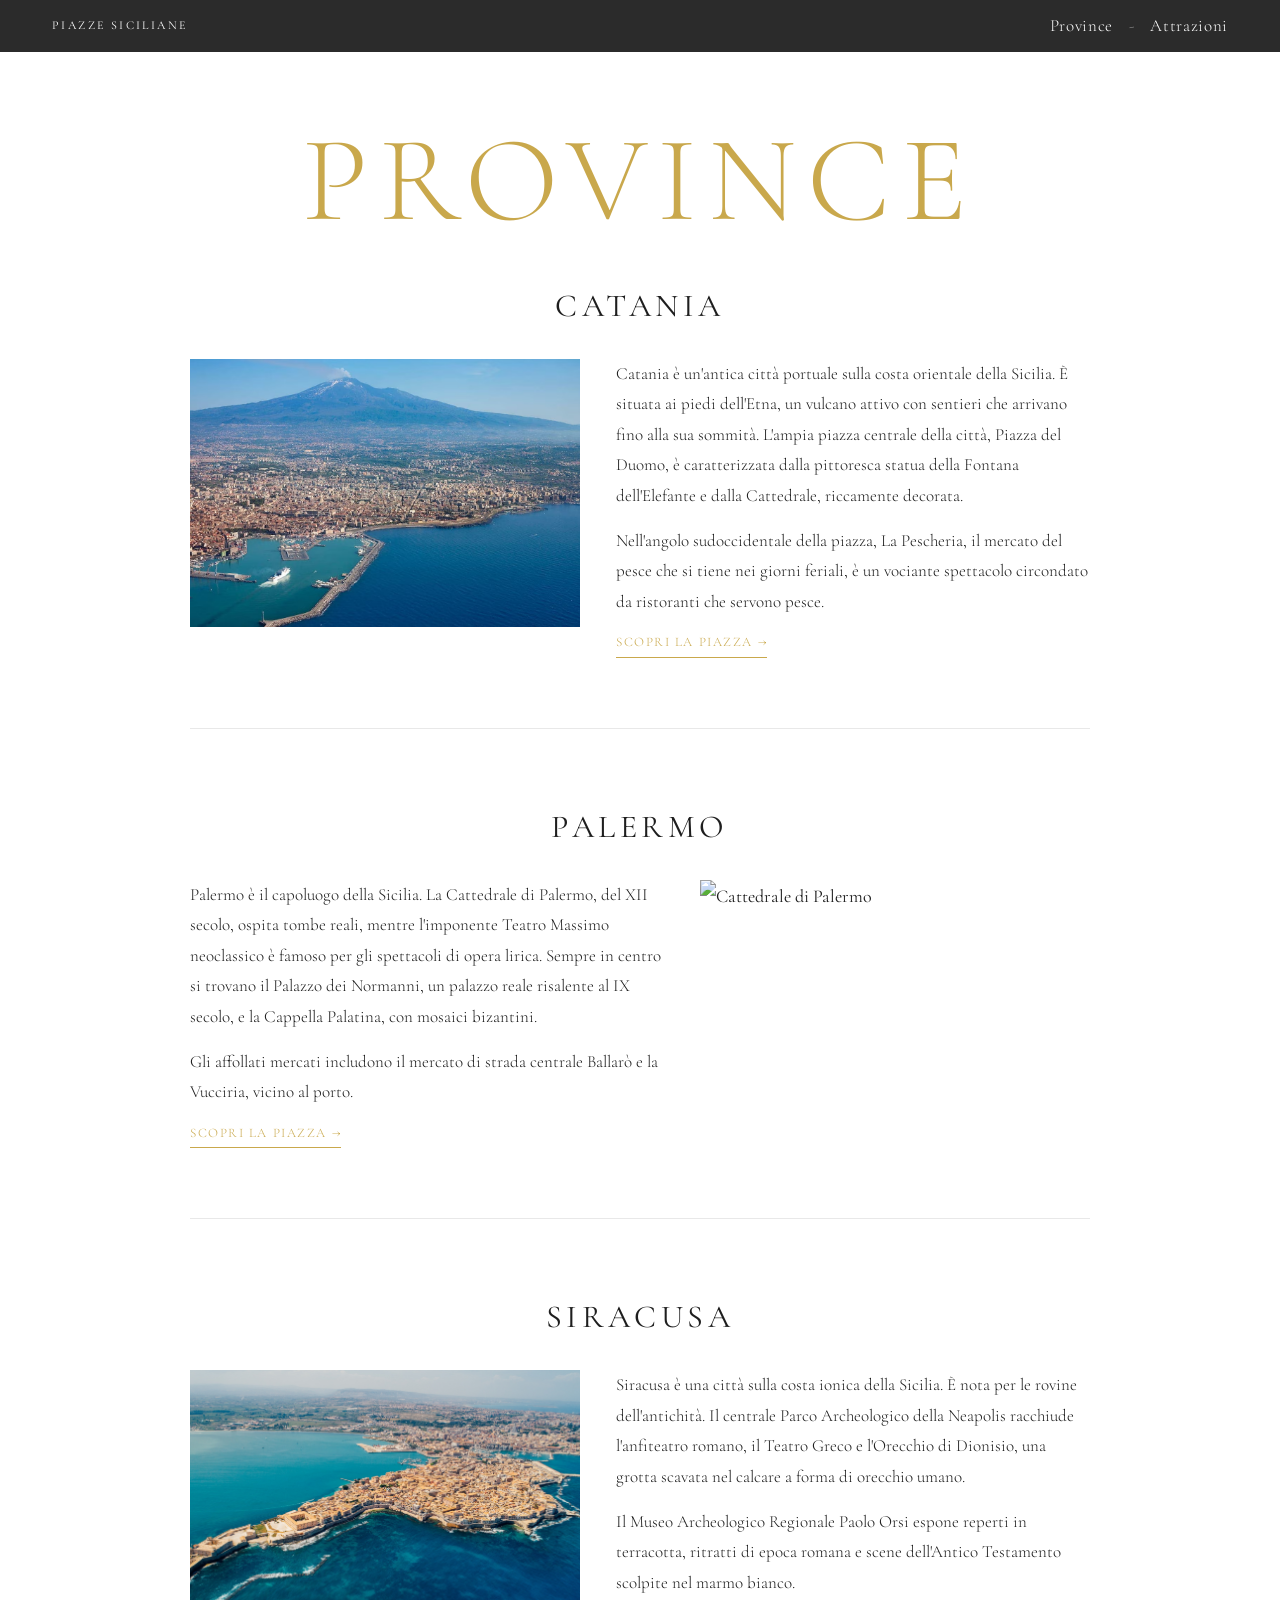
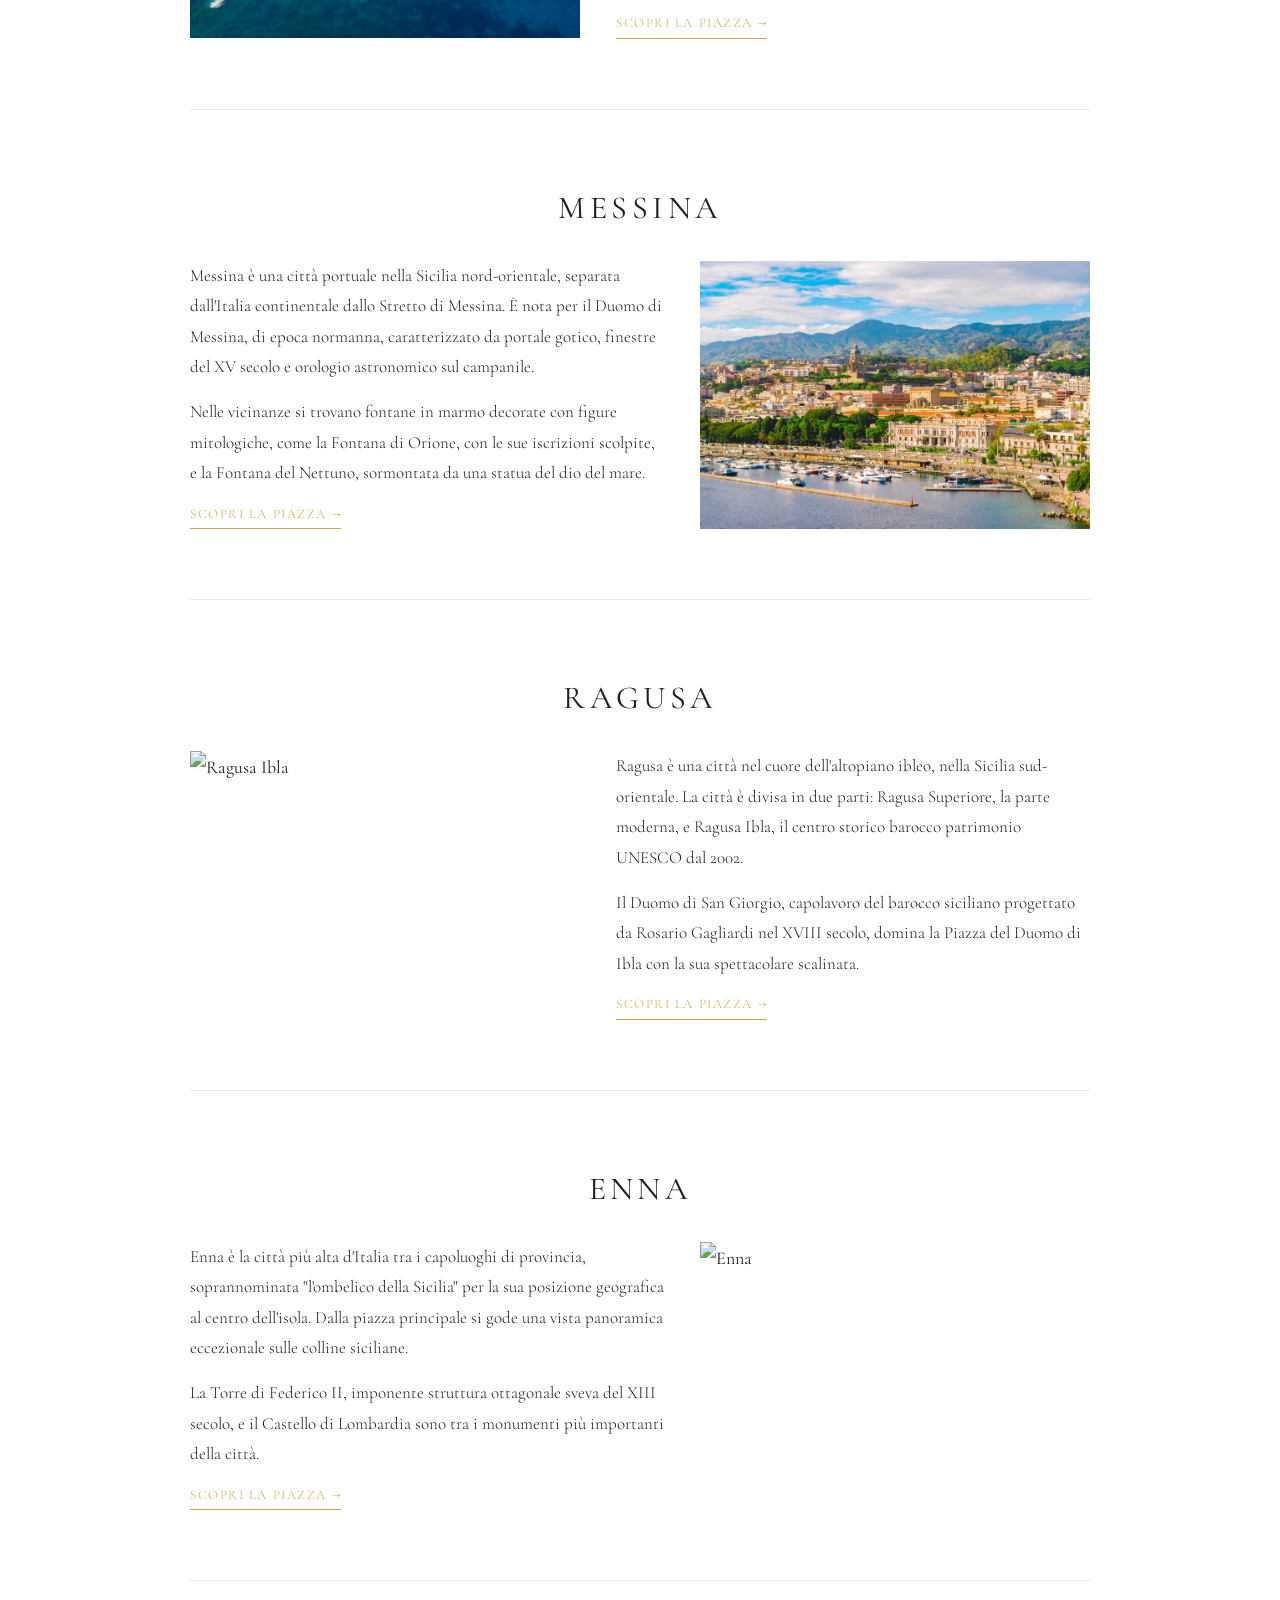
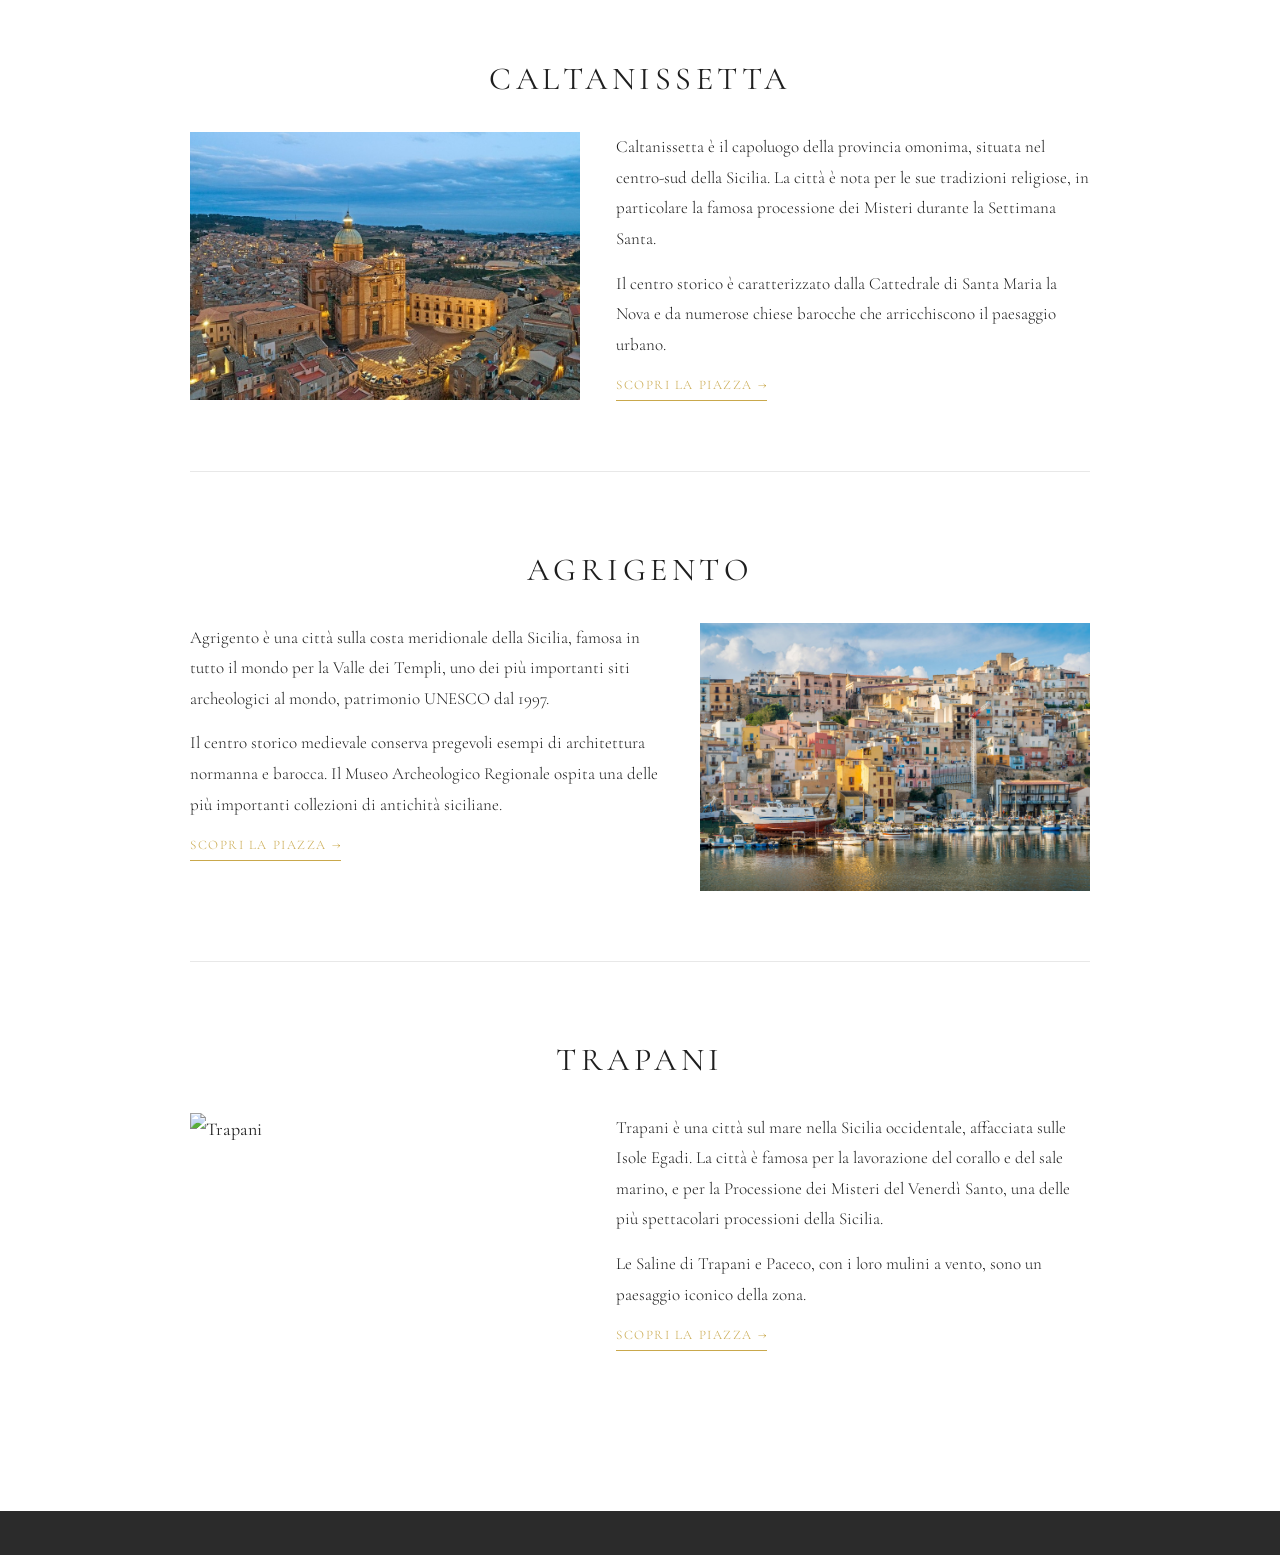
==== province.html @ 48d6153a "Html css" ====
<!DOCTYPE html>
<html lang="it">
<head>
  <meta charset="UTF-8">
  <meta name="viewport" content="width=device-width, initial-scale=1.0">
  <title>Province — Piazze Siciliane</title>
  <link rel="stylesheet" href="style.css">
</head>
<body>

  <!-- ── HEADER ─────────────────────────────────────────── -->
  <header class="site-header">
    <a href="index.html" class="brand">Piazze Siciliane</a>
    <nav>
      <a href="province.html">Province</a>
      <span class="sep">-</span>
      <a href="attrazioni.html">Attrazioni</a>
    </nav>
  </header>

  <!-- ── PAGE TITLE ─────────────────────────────────────── -->
  <div class="page-heading">
    <h1>Province</h1>
  </div>

  <!-- ── PROVINCE LIST ──────────────────────────────────── -->
  <section class="province-list">

    <!-- CATANIA -->
    <div class="province-block">
      <h2>Catania</h2>
      <div class="p-layout">
        <img src="img/cosa-vedere-a-catania-in-un-giorno-anteprima.avif" alt="Piazza del Duomo, Catania">
        <div class="p-text">
          <p>Catania è un'antica città portuale sulla costa orientale della Sicilia. È situata ai piedi dell'Etna, un vulcano attivo con sentieri che arrivano fino alla sua sommità. L'ampia piazza centrale della città, Piazza del Duomo, è caratterizzata dalla pittoresca statua della Fontana dell'Elefante e dalla Cattedrale, riccamente decorata.</p>
          <p>Nell'angolo sudoccidentale della piazza, La Pescheria, il mercato del pesce che si tiene nei giorni feriali, è un vociante spettacolo circondato da ristoranti che servono pesce.</p>
          <a href="catania.html" class="p-link">Scopri la piazza →</a>
        </div>
      </div>
    </div>
    <hr class="province-divider">

    <!-- PALERMO -->
    <div class="province-block">
      <h2>Palermo</h2>
      <div class="p-layout reverse">
        <img src="img/Palermo.jpg" alt="Cattedrale di Palermo">
        <div class="p-text">
          <p>Palermo è il capoluogo della Sicilia. La Cattedrale di Palermo, del XII secolo, ospita tombe reali, mentre l'imponente Teatro Massimo neoclassico è famoso per gli spettacoli di opera lirica. Sempre in centro si trovano il Palazzo dei Normanni, un palazzo reale risalente al IX secolo, e la Cappella Palatina, con mosaici bizantini.</p>
          <p>Gli affollati mercati includono il mercato di strada centrale Ballarò e la Vucciria, vicino al porto.</p>
          <a href="palermo.html" class="p-link">Scopri la piazza →</a>
        </div>
      </div>
    </div>
    <hr class="province-divider">

    <!-- SIRACUSA -->
    <div class="province-block">
      <h2>Siracusa</h2>
      <div class="p-layout">
        <img src="img/Siracusa.jpg" alt="Ortigia, Siracusa">
        <div class="p-text">
          <p>Siracusa è una città sulla costa ionica della Sicilia. È nota per le rovine dell'antichità. Il centrale Parco Archeologico della Neapolis racchiude l'anfiteatro romano, il Teatro Greco e l'Orecchio di Dionisio, una grotta scavata nel calcare a forma di orecchio umano.</p>
          <p>Il Museo Archeologico Regionale Paolo Orsi espone reperti in terracotta, ritratti di epoca romana e scene dell'Antico Testamento scolpite nel marmo bianco.</p>
          <a href="siracusa.html" class="p-link">Scopri la piazza →</a>
        </div>
      </div>
    </div>
    <hr class="province-divider">

    <!-- MESSINA -->
    <div class="province-block">
      <h2>Messina</h2>
      <div class="p-layout reverse">
        <img src="img/Messina.jpg" alt="Messina">
        <div class="p-text">
          <p>Messina è una città portuale nella Sicilia nord-orientale, separata dall'Italia continentale dallo Stretto di Messina. È nota per il Duomo di Messina, di epoca normanna, caratterizzato da portale gotico, finestre del XV secolo e orologio astronomico sul campanile.</p>
          <p>Nelle vicinanze si trovano fontane in marmo decorate con figure mitologiche, come la Fontana di Orione, con le sue iscrizioni scolpite, e la Fontana del Nettuno, sormontata da una statua del dio del mare.</p>
          <a href="messina.html" class="p-link">Scopri la piazza →</a>
        </div>
      </div>
    </div>
    <hr class="province-divider">

    <!-- RAGUSA -->
    <div class="province-block">
      <h2>Ragusa</h2>
      <div class="p-layout">
        <img src="img/Ragusa.jpg" alt="Ragusa Ibla">
        <div class="p-text">
          <p>Ragusa è una città nel cuore dell'altopiano ibleo, nella Sicilia sud-orientale. La città è divisa in due parti: Ragusa Superiore, la parte moderna, e Ragusa Ibla, il centro storico barocco patrimonio UNESCO dal 2002.</p>
          <p>Il Duomo di San Giorgio, capolavoro del barocco siciliano progettato da Rosario Gagliardi nel XVIII secolo, domina la Piazza del Duomo di Ibla con la sua spettacolare scalinata.</p>
          <a href="ragusa.html" class="p-link">Scopri la piazza →</a>
        </div>
      </div>
    </div>
    <hr class="province-divider">

    <!-- ENNA -->
    <div class="province-block">
      <h2>Enna</h2>
      <div class="p-layout reverse">
        <img src="img/Enna.jpg" alt="Enna">
        <div class="p-text">
          <p>Enna è la città più alta d'Italia tra i capoluoghi di provincia, soprannominata "l'ombelico della Sicilia" per la sua posizione geografica al centro dell'isola. Dalla piazza principale si gode una vista panoramica eccezionale sulle colline siciliane.</p>
          <p>La Torre di Federico II, imponente struttura ottagonale sveva del XIII secolo, e il Castello di Lombardia sono tra i monumenti più importanti della città.</p>
          <a href="enna.html" class="p-link">Scopri la piazza →</a>
        </div>
      </div>
    </div>
    <hr class="province-divider">

    <!-- CALTANISSETTA -->
    <div class="province-block">
      <h2>Caltanissetta</h2>
      <div class="p-layout">
        <img src="img/Caltanissetta.jpg" alt="Caltanissetta">
        <div class="p-text">
          <p>Caltanissetta è il capoluogo della provincia omonima, situata nel centro-sud della Sicilia. La città è nota per le sue tradizioni religiose, in particolare la famosa processione dei Misteri durante la Settimana Santa.</p>
          <p>Il centro storico è caratterizzato dalla Cattedrale di Santa Maria la Nova e da numerose chiese barocche che arricchiscono il paesaggio urbano.</p>
          <a href="caltanissetta.html" class="p-link">Scopri la piazza →</a>
        </div>
      </div>
    </div>
    <hr class="province-divider">

    <!-- AGRIGENTO -->
    <div class="province-block">
      <h2>Agrigento</h2>
      <div class="p-layout reverse">
        <img src="img/agrigento.jpg" alt="Agrigento">
        <div class="p-text">
          <p>Agrigento è una città sulla costa meridionale della Sicilia, famosa in tutto il mondo per la Valle dei Templi, uno dei più importanti siti archeologici al mondo, patrimonio UNESCO dal 1997.</p>
          <p>Il centro storico medievale conserva pregevoli esempi di architettura normanna e barocca. Il Museo Archeologico Regionale ospita una delle più importanti collezioni di antichità siciliane.</p>
          <a href="agrigento.html" class="p-link">Scopri la piazza →</a>
        </div>
      </div>
    </div>
    <hr class="province-divider">

    <!-- TRAPANI -->
    <div class="province-block">
      <h2>Trapani</h2>
      <div class="p-layout">
        <img src="img/Trapani.jpg" alt="Trapani">
        <div class="p-text">
          <p>Trapani è una città sul mare nella Sicilia occidentale, affacciata sulle Isole Egadi. La città è famosa per la lavorazione del corallo e del sale marino, e per la Processione dei Misteri del Venerdì Santo, una delle più spettacolari processioni della Sicilia.</p>
          <p>Le Saline di Trapani e Paceco, con i loro mulini a vento, sono un paesaggio iconico della zona.</p>
          <a href="trapani.html" class="p-link">Scopri la piazza →</a>
        </div>
      </div>
    </div>

  </section>

  <!-- ── FOOTER ─────────────────────────────────────────── -->
  <footer class="site-footer">
    <a href="/cdn-cgi/l/email-protection#b4d8dbc6d1dacedbd9c1c7c1d9d1d7ddf4d5d6d5d7d5c0d5daddd59addc0"><span class="_
---- style.css ----
/* ============================================================
   PIAZZE SICILIANE — style.css  (zero JavaScript)
   Font: Cormorant Garamond via Google Fonts
   Palette: --gold #C9A84C | --dark #2B2B2B | --white #FFFFFF
   ============================================================ */

@import url('https://fonts.googleapis.com/css2?family=Cormorant+Garamond:ital,wght@0,300;0,400;0,500;0,600;1,300;1,400;1,600&display=swap');

/* ── Reset ──────────────────────────────────────────────── */
*, *::before, *::after { box-sizing: border-box; margin: 0; padding: 0; }
html { scroll-behavior: smooth; }

:root {
  --gold:  #C9A84C;
  --dark:  #2B2B2B;
  --white: #FFFFFF;
  --text:  #1E1E1E;
  --light-border: #E8E8E8;
}

body {
  font-family: 'Cormorant Garamond', serif;
  background: var(--white);
  color: var(--text);
  font-size: 18px;
  line-height: 1.78;
}

/* ── HEADER ─────────────────────────────────────────────── */
.site-header {
  background-color: var(--dark);
  display: flex;
  align-items: center;
  justify-content: space-between;
  padding: 0 52px;
  height: 52px;
  position: sticky;
  top: 0;
  z-index: 999;
}
.site-header .brand {
  font-size: 12px; letter-spacing: 0.2em; text-transform: uppercase;
  color: #fff; text-decoration: none; font-weight: 400;
}
.site-header nav { display: flex; align-items: center; gap: 16px; }
.site-header nav a {
  color: #fff; text-decoration: none; font-size: 17px;
  font-weight: 300; letter-spacing: 0.04em; transition: color 0.2s;
}
.site-header nav a:hover { color: var(--gold); }
.site-header nav .sep { color: rgba(255,255,255,0.45); font-size: 17px; font-weight: 300; }

/* ── FOOTER ─────────────────────────────────────────────── */
.site-footer {
  background-color: var(--dark);
  display: flex; align-items: center; justify-content: flex-end;
  padding: 22px 52px;
}
.site-footer a {
  color: #fff; text-decoration: none; font-size: 17px;
  font-weight: 300; font-style: italic; letter-spacing: 0.02em;
}

/* ── PAGE HEADINGS ──────────────────────────────────────── */
.page-heading { text-align: center; padding: 68px 20px 16px; }
.page-heading h1 {
  font-size: clamp(60px, 9.5vw, 128px); font-weight: 300;
  color: var(--gold); letter-spacing: 0.09em; line-height: 1; text-transform: uppercase;
}
.sub-heading { text-align: center; padding: 64px 20px 16px; }
.sub-heading h1 {
  font-size: clamp(48px, 7vw, 96px); font-weight: 300;
  color: var(--gold); letter-spacing: 0.1em; line-height: 1; text-transform: uppercase;
}

/* ══════════════════════════════════════════════════════════
   CSS-ONLY CAROUSEL — come funziona
   ─────────────────────────────────────────────────────────
   Ogni carousel contiene:
     • <input type="radio"> nascosti (uno per immagine)
     • <div class="c-slides"> con le slide
     • <div class="btn-grp"> con le <label> come frecce

   Quando un radio è :checked, il selettore  ~  applica
   le posizioni corrette alle .c-slide corrispondenti
   e mostra i bottoni giusti (pN = prev, nN = next).

   AGGIUNGERE UN'IMMAGINE (es. 6a immagine a catania):
   1) Aggiungi <input type="radio" name="cat" id="cat-6">
   2) Aggiungi <div class="c-slide s6"><img ...></div>
   3) Aggiungi bottoni: <label class="c-btn c-btn-prev p6" for="cat-5">
                         <label class="c-btn c-btn-next n5" for="cat-6">
      (togli il vecchio n5 che puntava a niente)
   Le regole CSS per stato 6 small sono già scritte qui sotto.
   ══════════════════════════════════════════════════════════ */

/* Radio inputs: invisibili ma funzionali */
.carousel-wrap input[type="radio"] {
  position: absolute; opacity: 0; width: 0; height: 0; pointer-events: none;
}

/* Wrapper */
.carousel-wrap { position: relative; width: 100%; overflow: hidden; }

/* Slide container e slide */
.carousel-wrap .c-slides { position: relative; width: 100%; height: 100%; }
.carousel-wrap .c-slide {
  position: absolute;
  opacity: 0;
  pointer-events: none;
  overflow: hidden;
  transition: opacity 0.4s ease, width 0.4s ease, height 0.4s ease,
              left 0.4s ease, top 0.4s ease;
}
.carousel-wrap .c-slide img { width: 100%; height: 100%; object-fit: cover; display: block; }

/* Bottoni (label) */
.carousel-wrap .btn-grp {
  position: absolute; inset: 0; pointer-events: none; z-index: 10;
}
.carousel-wrap .btn-grp .c-btn {
  display: none;
  pointer-events: auto;
  position: absolute;
  top: 50%; transform: translateY(-50%);
  width: 50px; height: 50px; border-radius: 50%;
  background-color: var(--gold); border: none; cursor: pointer;
  align-items: center; justify-content: center;
  color: white; font-size: 20px; font-family: inherit;
  line-height: 1; user-select: none; transition: background-color 0.2s;
  text-decoration: none;
}
.carousel-wrap .btn-grp .c-btn:hover { background-color: #a8883a; }

/* ════════════════════════════════════════════════════════
   CAROUSEL HERO (homepage)  —  fino a 8 immagini
   Corrente: 730×480   centrata, top 0
   Laterali: 480×310   top 85px
   Prev button: centro slide sinistra → left: calc(50% - 630px)
   Next button: centro slide destra   → left: calc(50% + 580px)
   ════════════════════════════════════════════════════════ */

.carousel-hero { height: 500px; }

.carousel-hero .btn-grp .c-btn-prev { left: calc(50% - 630px); }
.carousel-hero .btn-grp .c-btn-next { left: calc(50% + 580px); }

/* Stato 1 */
#h1:checked ~ .c-slides .s1 { opacity:1; pointer-events:auto; z-index:3; width:730px; height:480px; left:calc(50% - 365px); top:0; }
#h1:checked ~ .c-slides .s8 { opacity:0.65; pointer-events:auto; z-index:2; width:480px; height:310px; left:calc(50% - 845px); top:85px; }
#h1:checked ~ .c-slides .s2 { opacity:0.65; pointer-events:auto; z-index:2; width:480px; height:310px; left:calc(50% + 365px); top:85px; }
#h1:checked ~ .btn-grp .p1 { display:flex; }
#h1:checked ~ .btn-grp .n1 { display:flex; }

/* Stato 2 */
#h2:checked ~ .c-slides .s2 { opacity:1; pointer-events:auto; z-index:3; width:730px; height:480px; left:calc(50% - 365px); top:0; }
#h2:checked ~ .c-slides .s1 { opacity:0.65; pointer-events:auto; z-index:2; width:480px; height:310px; left:calc(50% - 845px); top:85px; }
#h2:checked ~ .c-slides .s3 { opacity:0.65; pointer-events:auto; z-index:2; width:480px; height:310px; left:calc(50% + 365px); top:85px; }
#h2:checked ~ .btn-grp .p2 { display:flex; }
#h2:checked ~ .btn-grp .n2 { display:flex; }

/* Stato 3 */
#h3:checked ~ .c-slides .s3 { opacity:1; pointer-events:auto; z-index:3; width:730px; height:480px; left:calc(50% - 365px); top:0; }
#h3:checked ~ .c-slides .s2 { opacity:0.65; pointer-events:auto; z-index:2; width:480px; height:310px; left:calc(50% - 845px); top:85px; }
#h3:checked ~ .c-slides .s4 { opacity:0.65; pointer-events:auto; z-index:2; width:480px; height:310px; left:calc(50% + 365px); top:85px; }
#h3:checked ~ .btn-grp .p3 { display:flex; }
#h3:checked ~ .btn-grp .n3 { display:flex; }

/* Stato 4 */
#h4:checked ~ .c-slides .s4 { opacity:1; pointer-events:auto; z-index:3; width:730px; height:480px; left:calc(50% - 365px); top:0; }
#h4:checked ~ .c-slides .s3 { opacity:0.65; pointer-events:auto; z-index:2; width:480px; height:310px; left:calc(50% - 845px); top:85px; }
#h4:checked ~ .c-slides .s5 { opacity:0.65; pointer-events:auto; z-index:2; width:480px; height:310px; left:calc(50% + 365px); top:85px; }
#h4:checked ~ .btn-grp .p4 { display:flex; }
#h4:checked ~ .btn-grp .n4 { display:flex; }

/* Stato 5 */
#h5:checked ~ .c-slides .s5 { opacity:1; pointer-events:auto; z-index:3; width:730px; height:480px; left:calc(50% - 365px); top:0; }
#h5:checked ~ .c-slides .s4 { opacity:0.65; pointer-events:auto; z-index:2; width:480px; height:310px; left:calc(50% - 845px); top:85px; }
#h5:checked ~ .c-slides .s6 { opacity:0.65; pointer-events:auto; z-index:2; width:480px; height:310px; left:calc(50% + 365px); top:85px; }
#h5:checked ~ .btn-grp .p5 { display:flex; }
#h5:checked ~ .btn-grp .n5 { display:flex; }

/* Stato 6 */
#h6:checked ~ .c-slides .s6 { opacity:1; pointer-events:auto; z-index:3; width:730px; height:480px; left:calc(50% - 365px); top:0; }
#h6:checked ~ .c-slides .s5 { opacity:0.65; pointer-events:auto; z-index:2; width:480px; height:310px; left:calc(50% - 845px); top:85px; }
#h6:checked ~ .c-slides .s7 { opacity:0.65; pointer-events:auto; z-index:2; width:480px; height:310px; left:calc(50% + 365px); top:85px; }
#h6:checked ~ .btn-grp .p6 { display:flex; }
#h6:checked ~ .btn-grp .n6 { display:flex; }

/* Stato 7 */
#h7:checked ~ .c-slides .s7 { opacity:1; pointer-events:auto; z-index:3; width:730px; height:480px; left:calc(50% - 365px); top:0; }
#h7:checked ~ .c-slides .s6 { opacity:0.65; pointer-events:auto; z-index:2; width:480px; height:310px; left:calc(50% - 845px); top:85px; }
#h7:checked ~ .c-slides .s8 { opacity:0.65; pointer-events:auto; z-index:2; width:480px; height:310px; left:calc(50% + 365px); top:85px; }
#h7:checked ~ .btn-grp .p7 { display:flex; }
#h7:checked ~ .btn-grp .n7 { display:flex; }

/* Stato 8 */
#h8:checked ~ .c-slides .s8 { opacity:1; pointer-events:auto; z-index:3; width:730px; height:480px; left:calc(50% - 365px); top:0; }
#h8:checked ~ .c-slides .s7 { opacity:0.65; pointer-events:auto; z-index:2; width:480px; height:310px; left:calc(50% - 845px); top:85px; }
#h8:checked ~ .c-slides .s1 { opacity:0.65; pointer-events:auto; z-index:2; width:480px; height:310px; left:calc(50% + 365px); top:85px; }
#h8:checked ~ .btn-grp .p8 { display:flex; }
#h8:checked ~ .btn-grp .n8 { display:flex; }

/* ════════════════════════════════════════════════════════
   CAROUSEL SMALL (pagine provincia)  —  fino a 6 immagini
   CSS GENERICO: funziona su qualsiasi .carousel-small
   usando input:nth-of-type(N) e .c-slide:nth-child(N)

   Corrente: 450×290   centrata, top 0
   Laterali: 310×210   top 60px
   Prev button → left: calc(50% - 405px)
   Next button → left: calc(50% + 355px)
   ════════════════════════════════════════════════════════ */

.carousel-small { height: 340px; }

.carousel-small .btn-grp .c-btn-prev { left: calc(50% - 405px); }
.carousel-small .btn-grp .c-btn-next { left: calc(50% + 355px); }

/* Stato 1: corrente=1, nessun prev, next=2 */
.carousel-small > input:nth-of-type(1):checked ~ .c-slides .c-slide:nth-child(1)
  { opacity:1; pointer-events:auto; z-index:3; width:450px; height:290px; left:calc(50% - 225px); top:0; }
.carousel-small > input:nth-of-type(1):checked ~ .c-slides .c-slide:nth-child(2)
  { opacity:0.65; pointer-events:auto; z-index:2; width:310px; height:210px; left:calc(50% + 225px); top:60px; }
.carousel-small > input:nth-of-type(1):checked ~ .btn-grp .n1 { display:flex; }

/* Stato 2: corrente=2, prev=1, next=3 */
.carousel-small > input:nth-of-type(2):checked ~ .c-slides .c-slide:nth-child(2)
  { opacity:1; pointer-events:auto; z-index:3; width:450px; height:290px; left:calc(50% - 225px); top:0; }
.carousel-small > input:nth-of-type(2):checked ~ .c-slides .c-slide:nth-child(1)
  { opacity:0.65; pointer-events:auto; z-index:2; width:310px; height:210px; left:calc(50% - 535px); top:60px; }
.carousel-small > input:nth-of-type(2):checked ~ .c-slides .c-slide:nth-child(3)
  { opacity:0.65; pointer-events:auto; z-index:2; width:310px; height:210px; left:calc(50% + 225px); top:60px; }
.carousel-small > input:nth-of-type(2):checked ~ .btn-grp .p2 { display:flex; }
.carousel-small > input:nth-of-type(2):checked ~ .btn-grp .n2 { display:flex; }

/* Stato 3 */
.carousel-small > input:nth-of-type(3):checked ~ .c-slides .c-slide:nth-child(3)
  { opacity:1; pointer-events:auto; z-index:3; width:450px; height:290px; left:calc(50% - 225px); top:0; }
.carousel-small > input:nth-of-type(3):checked ~ .c-slides .c-slide:nth-child(2)
  { opacity:0.65; pointer-events:auto; z-index:2; width:310px; height:210px; left:calc(50% - 535px); top:60px; }
.carousel-small > input:nth-of-type(3):checked ~ .c-slides .c-slide:nth-child(4)
  { opacity:0.65; pointer-events:auto; z-index:2; width:310px; height:210px; left:calc(50% + 225px); top:60px; }
.carousel-small > input:nth-of-type(3):checked ~ .btn-grp .p3 { display:flex; }
.carousel-small > input:nth-of-type(3):checked ~ .btn-grp .n3 { display:flex; }

/* Stato 4 */
.carousel-small > input:nth-of-type(4):checked ~ .c-slides .c-slide:nth-child(4)
  { opacity:1; pointer-events:auto; z-index:3; width:450px; height:290px; left:calc(50% - 225px); top:0; }
.carousel-small > input:nth-of-type(4):checked ~ .c-slides .c-slide:nth-child(3)
  { opacity:0.65; pointer-events:auto; z-index:2; width:310px; height:210px; left:calc(50% - 535px); top:60px; }
.carousel-small > input:nth-of-type(4):checked ~ .c-slides .c-slide:nth-child(5)
  { opacity:0.65; pointer-events:auto; z-index:2; width:310px; height:210px; left:calc(50% + 225px); top:60px; }
.carousel-small > input:nth-of-type(4):checked ~ .btn-grp .p4 { display:flex; }
.carousel-small > input:nth-of-type(4):checked ~ .btn-grp .n4 { display:flex; }

/* Stato 5 */
.carousel-small > input:nth-of-type(5):checked ~ .c-slides .c-slide:nth-child(5)
  { opacity:1; pointer-events:auto; z-index:3; width:450px; height:290px; left:calc(50% - 225px); top:0; }
.carousel-small > input:nth-of-type(5):checked ~ .c-slides .c-slide:nth-child(4)
  { opacity:0.65; pointer-events:auto; z-index:2; width:310px; height:210px; left:calc(50% - 535px); top:60px; }
.carousel-small > input:nth-of-type(5):checked ~ .c-slides .c-slide:nth-child(6)
  { opacity:0.65; pointer-events:auto; z-index:2; width:310px; height:210px; left:calc(50% + 225px); top:60px; }
.carousel-small > input:nth-of-type(5):checked ~ .btn-grp .p5 { display:flex; }
.carousel-small > input:nth-of-type(5):checked ~ .btn-grp .n5 { display:flex; }

/* Stato 6 (ultimo supportato: nessun next) */
.carousel-small > input:nth-of-type(6):checked ~ .c-slides .c-slide:nth-child(6)
  { opacity:1; pointer-events:auto; z-index:3; width:450px; height:290px; left:calc(50% - 225px); top:0; }
.carousel-small > input:nth-of-type(6):checked ~ .c-slides .c-slide:nth-child(5)
  { opacity:0.65; pointer-events:auto; z-index:2; width:310px; height:210px; left:calc(50% - 535px); top:60px; }
.carousel-small > input:nth-of-type(6):checked ~ .btn-grp .p6 { display:flex; }

/* ════════════════════════════════════════════════════════
   PROVINCE LIST PAGE
   ════════════════════════════════════════════════════════ */
.province-list { max-width: 980px; margin: 0 auto; padding: 20px 40px 60px; }
.province-block { margin-bottom: 70px; }
.province-block h2 {
  text-align: center; font-size: 32px; font-weight: 400;
  letter-spacing: 0.14em; text-transform: uppercase; margin-bottom: 24px;
}
.province-block .p-layout { display: flex; gap: 36px; align-items: flex-start; }
.province-block .p-layout.reverse { flex-direction: row-reverse; }
.province-block .p-layout img { width: 390px; height: 268px; object-fit: cover; flex-shrink: 0; display: block; }
.province-block .p-text { font-size: 17px; font-weight: 300; line-height: 1.8; }
.province-block .p-text p + p { margin-top: 14px; }
.province-block .p-link {
  display: inline-block; margin-top: 14px; font-size: 13px;
  letter-spacing: 0.12em; text-transform: uppercase; color: var(--gold);
  text-decoration: none; border-bottom: 1px solid var(--gold);
  padding-bottom: 2px; transition: opacity 0.2s;
}
.province-block .p-link:hover { opacity: 0.7; }
.province-divider { border: none; border-top: 1px solid var(--light-border); margin: 0 0 70px 0; }

/* ════════════════════════════════════════════════════════
   PROVINCE DETAIL PAGE
   ════════════════════════════════════════════════════════ */
.detail-wrap { max-width: 840px; margin: 0 auto; padding: 32px 40px 0; }
.detail-main-img { display: block; width: 480px; height: 320px; object-fit: cover; margin: 0 auto 34px; }
.detail-body { font-size: 17px; font-weight: 300; line-height: 1.82; margin-bottom: 22px; }
.detail-body p + p { margin-top: 16px; }
.detail-attractions-label { font-size: 17px; font-weight: 300; margin-bottom: 10px; }
.detail-list { list-style: disc; padding-left: 32px; margin-bottom: 24px; }
.detail-list li { font-size: 16px; font-weight: 300; line-height: 1.8; margin-bottom: 5px; }
.detail-position { font-size: 17px; font-weight: 300; line-height: 1.82; margin-bottom: 8px; }

/* ════════════════════════════════════════════════════════
   ATTRACTIONS LIST PAGE
   ════════════════════════════════════════════════════════ */
.attractions-list { max-width: 980px; margin: 0 auto; padding: 20px 40px 60px; }
.attraction-block { margin-bottom: 70px; }
.attraction-block h2 {
  text-align: center; font-size: 27px; font-weight: 400;
  letter-spacing: 0.14em; text-transform: uppercase; margin-bottom: 24px;
}
.attraction-block .a-layout { display: flex; gap: 34px; align-items: flex-start; }
.attraction-block .a-layout.reverse { flex-direction: row-reverse; }
.attraction-block .a-layout img { width: 380px; height: 260px; object-fit: cover; flex-shrink: 0; display: block; }
.attraction-block .a-text { font-size: 16px; font-weight: 300; line-height: 1.82; }
.attraction-block .a-text p + p { margin-top: 12px; }

/* ════════════════════════════════════════════════════════
   RESPONSIVE
   ════════════════════════════════════════════════════════ */
@media (max-width: 768px) {
  .site-header { padding: 0 24px; }
  .site-footer  { padding: 18px 24px; }
  .province-block .p-layout, .province-block .p-layout.reverse,
  .attraction-block .a-layout, .attraction-block .a-layout.reverse { flex-direction: column; }
  .province-block .p-layout img, .attraction-block .a-layout img { width: 100%; height: auto; max-height: 260px; }
  .province-list, .attractions-list, .detail-wrap { padding-left: 20px; padding-right: 20px; }
  .detail-main-img { width: 100%; height: 220px; }

  /* Hero mobile: solo slide corrente */
  .carousel-hero { height: 260px; }
  .carousel-hero .c-slide { width:88vw!important; height:240px!important; left:6vw!important; top:10px!important; opacity:0!important; }
  #h1:checked ~ .c-slides .s1,#h2:checked ~ .c-slides .s2,#h3:checked ~ .c-slides .s3,
  #h4:checked ~ .c-slides .s4,#h5:checked ~ .c-slides .s5,#h6:checked ~ .c-slides .s6,
  #h7:checked ~ .c-slides .s7,#h8:checked ~ .c-slides .s8 { opacity:1!important; z-index:3; }
  .carousel-hero .btn-grp .c-btn-prev { left:10px; }
  .carousel-hero .btn-grp .c-btn-next { left:auto; right:10px; }

  /* Small mobile: solo slide corrente */
  .carousel-small { height: 220px; }
  .carousel-small .c-slide { width:80vw!important; height:200px!important; left:10vw!important; top:10px!important; opacity:0!important; }
  .carousel-small > input:nth-of-type(1):checked ~ .c-slides .c-slide:nth-child(1),
  .carousel-small > input:nth-of-type(2):checked ~ .c-slides .c-slide:nth-child(2),
  .carousel-small > input:nth-of-type(3):checked ~ .c-slides .c-slide:nth-child(3),
  .carousel-small > input:nth-of-type(4):checked ~ .c-slides .c-slide:nth-child(4),
  .carousel-small > input:nth-of-type(5):checked ~ .c-slides .c-slide:nth-child(5),
  .carousel-small > input:nth-of-type(6):checked ~ .c-slides .c-slide:nth-child(6) { opacity:1!important; z-index:3; }
  .carousel-small .btn-grp .c-btn-prev { left:10px; }
  .carousel-small .btn-grp .c-btn-next { left:auto; right:10px; }
}
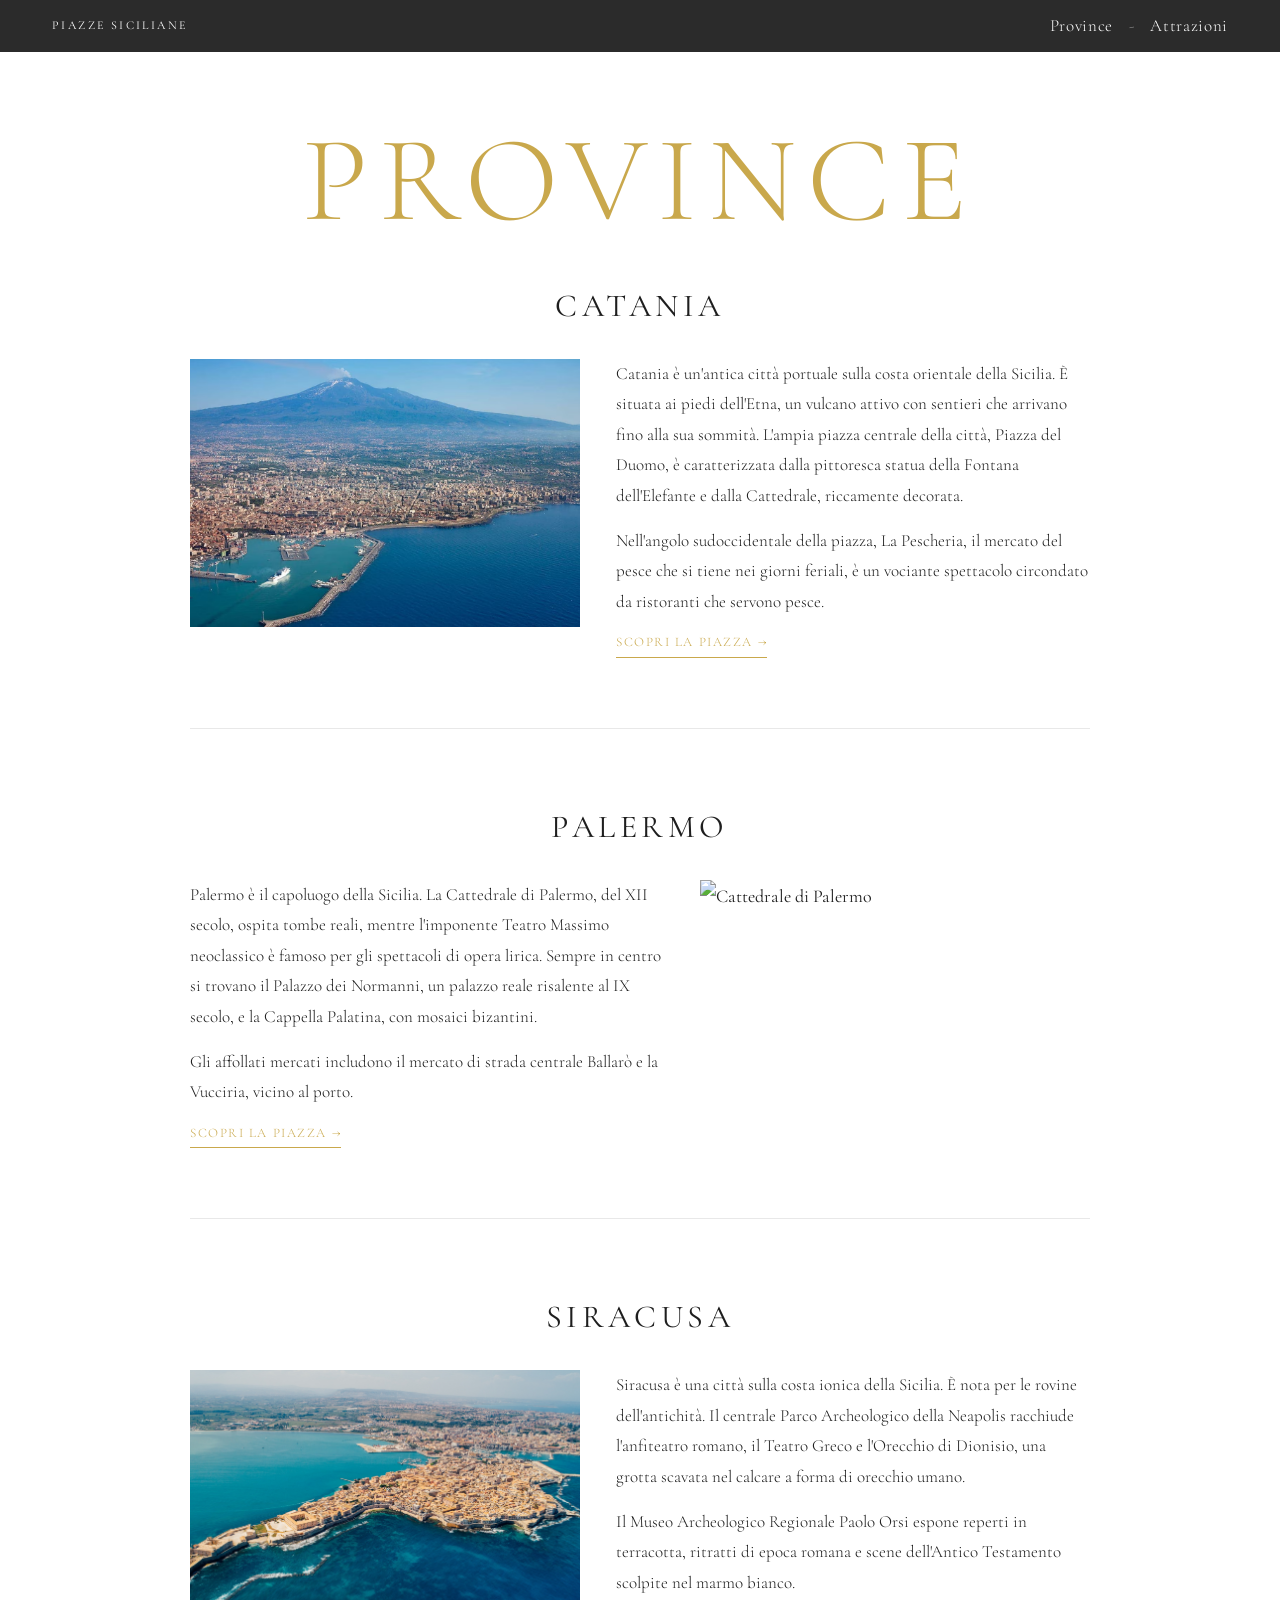
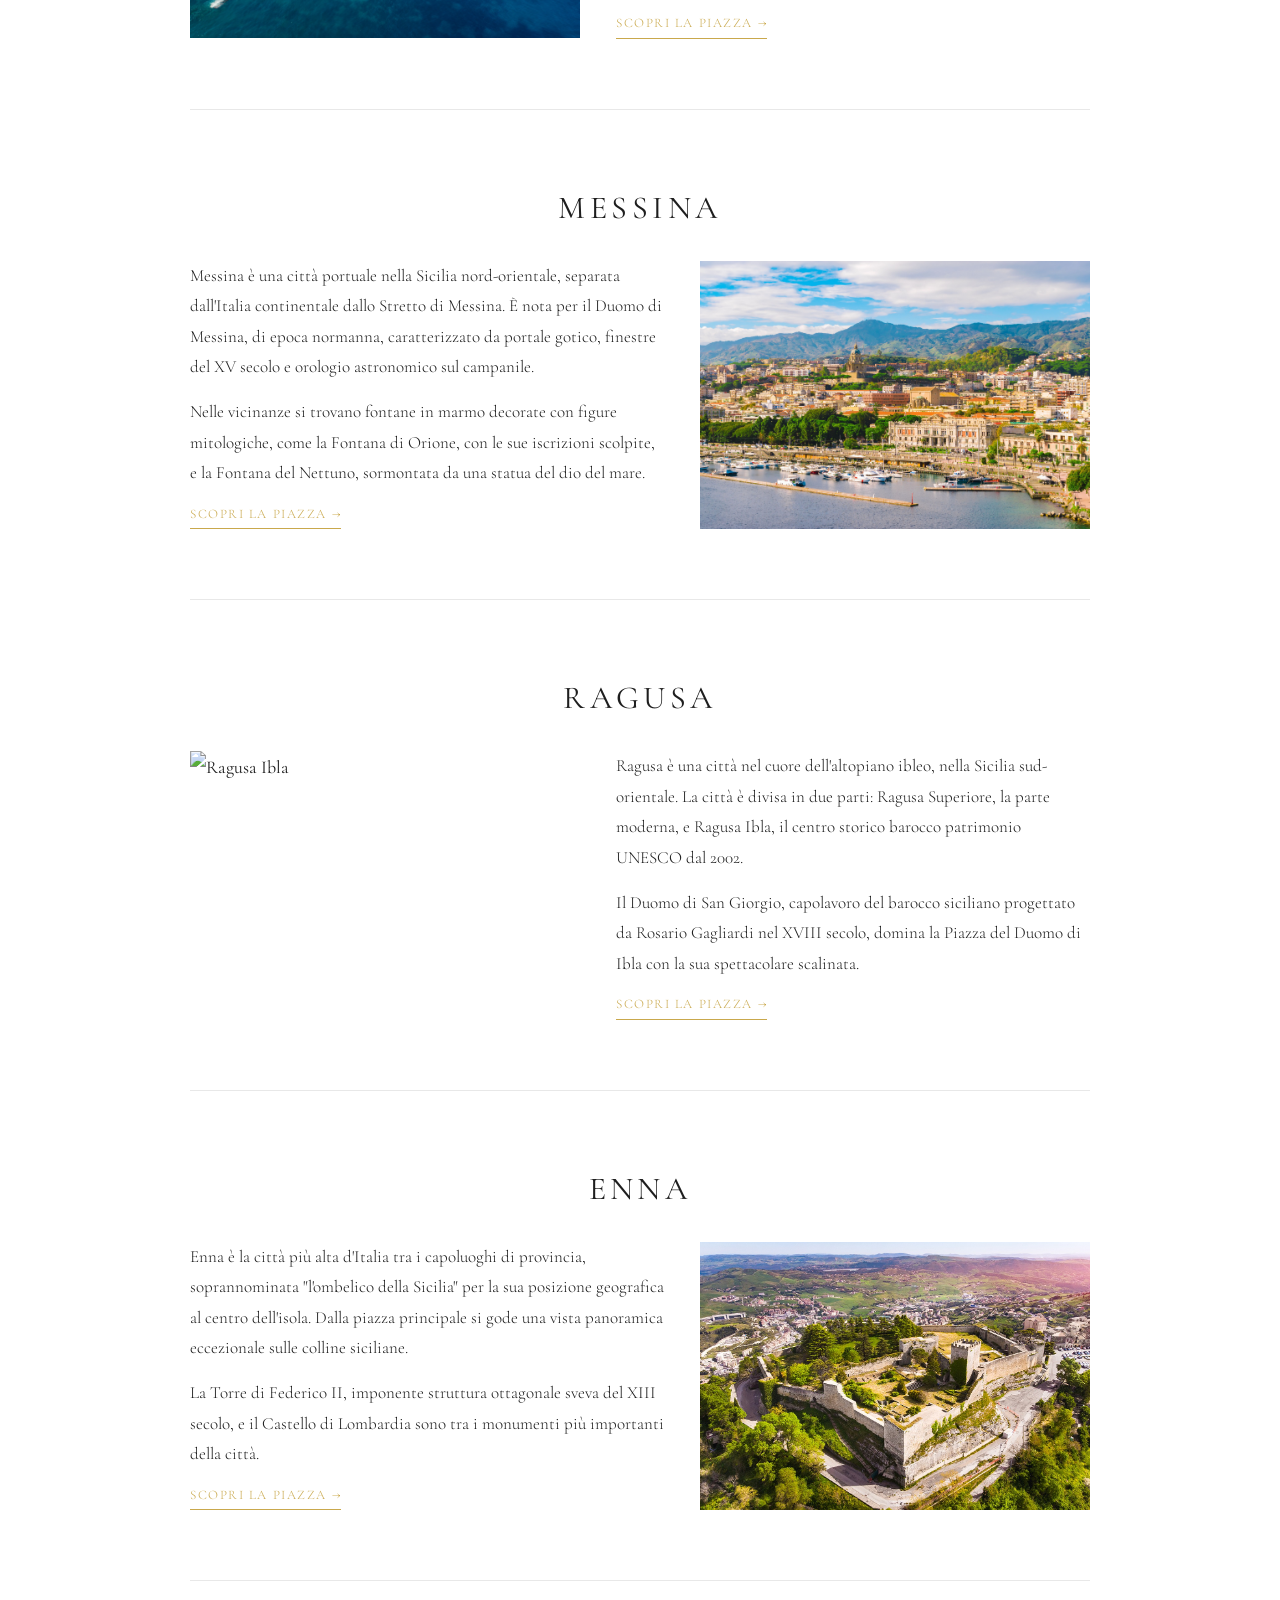
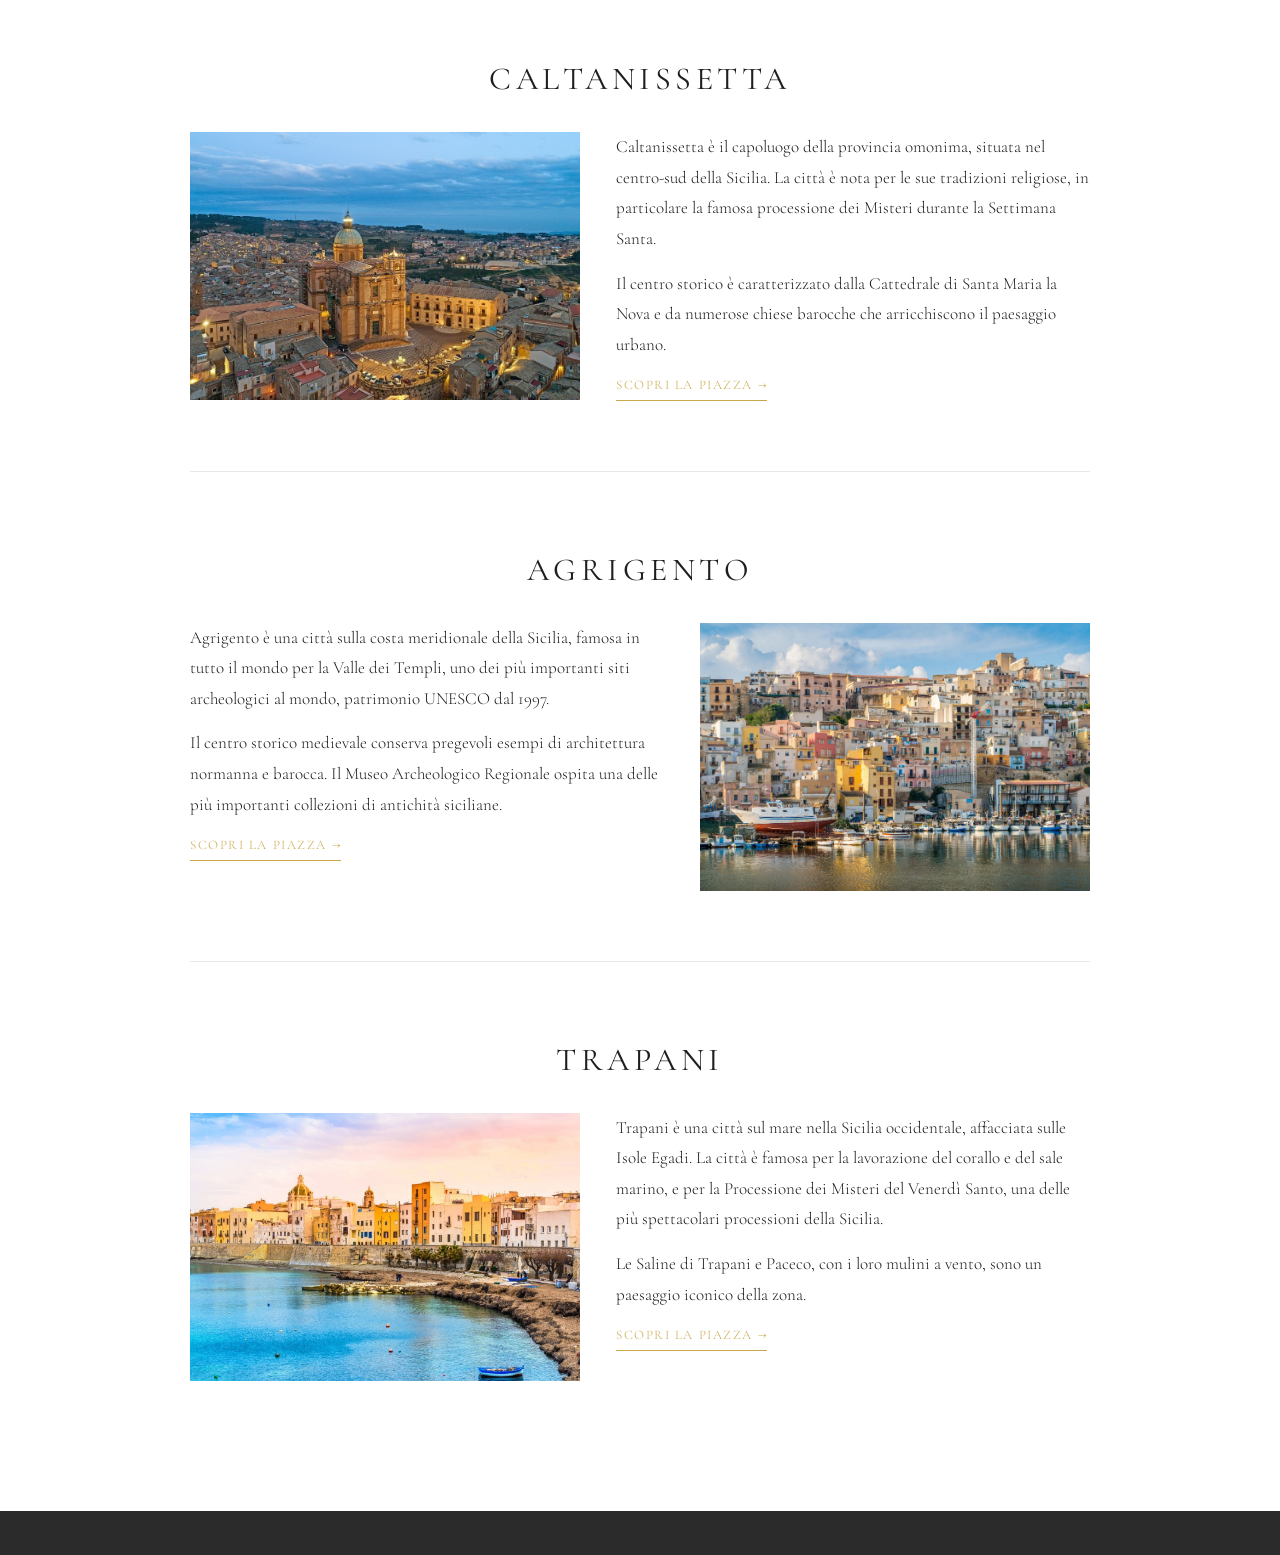
==== commit 99e028bc: "Province corretto" ====
--- a/province.html
+++ b/province.html
@@ -100,7 +100,7 @@
     <div class="province-block">
       <h2>Enna</h2>
       <div class="p-layout reverse">
-        <img src="img/Enna.jpg" alt="Enna">
+        <img src="img/enna.jpg" alt="Enna">
         <div class="p-text">
           <p>Enna è la città più alta d'Italia tra i capoluoghi di provincia, soprannominata "l'ombelico della Sicilia" per la sua posizione geografica al centro dell'isola. Dalla piazza principale si gode una vista panoramica eccezionale sulle colline siciliane.</p>
           <p>La Torre di Federico II, imponente struttura ottagonale sveva del XIII secolo, e il Castello di Lombardia sono tra i monumenti più importanti della città.</p>
@@ -142,7 +142,7 @@
     <div class="province-block">
       <h2>Trapani</h2>
       <div class="p-layout">
-        <img src="img/Trapani.jpg" alt="Trapani">
+        <img src="img/trapani.jpg" alt="Trapani">
         <div class="p-text">
           <p>Trapani è una città sul mare nella Sicilia occidentale, affacciata sulle Isole Egadi. La città è famosa per la lavorazione del corallo e del sale marino, e per la Processione dei Misteri del Venerdì Santo, una delle più spettacolari processioni della Sicilia.</p>
           <p>Le Saline di Trapani e Paceco, con i loro mulini a vento, sono un paesaggio iconico della zona.</p>
